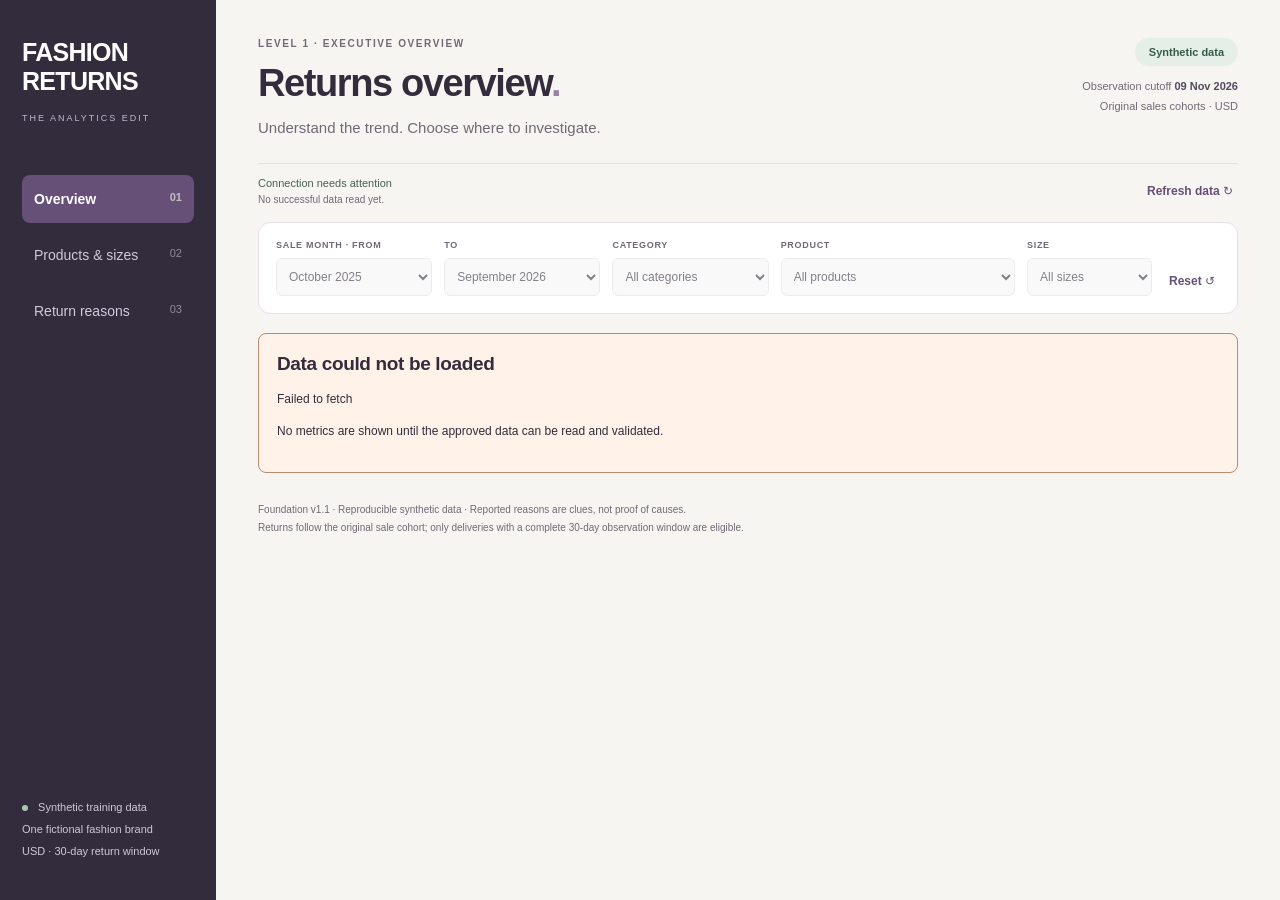
==== fashion-returns/index.html @ 0bc4371b "Build Fashion Returns overview with live Supabase aggregates" ====
<!doctype html>
<html lang="en"><head><meta charset="UTF-8"><meta name="viewport" content="width=device-width,initial-scale=1"><meta name="theme-color" content="#332c3c"><title>Fashion Returns · Analytics</title><link rel="stylesheet" href="styles.css"><script src="config.js"></script><script type="module" src="app.js"></script></head>
<body><a class="skip" href="#main">Skip to content</a>
<aside class="sidebar"><a class="brand" href="#overview">FASHION<br> RETURNS<span>THE ANALYTICS EDIT</span></a><nav aria-label="Main navigation"><button data-view="overview" class="active">Overview <span>01</span></button><button data-view="products">Products & sizes <span>02</span></button><button data-view="reasons">Return reasons <span>03</span></button></nav><div class="sidebar-note"><span class="dot"></span> Synthetic training data<br>One fictional fashion brand<br>USD · 30-day return window</div></aside>
<main id="main"><header><div><p class="eyebrow" id="level-label">LEVEL 1 · EXECUTIVE OVERVIEW</p><h1 id="page-title">Returns overview<span>.</span></h1><p class="subtitle" id="page-subtitle">Understand the trend. Choose where to investigate.</p></div><div class="source-label"><span class="badge">Synthetic data</span><p>Observation cutoff <strong>09 Nov 2026</strong><br>Original sales cohorts · USD</p></div></header>
<section class="connection" aria-label="Data status"><div><span id="source-status">Connecting to data…</span><small id="freshness"></small></div><button id="reload" class="text-button">Refresh data ↻</button></section>
<div id="notice" role="status" aria-live="polite" hidden></div>
<form id="filters" class="filters" aria-label="Sales cohort filters"><div><label for="start">SALE MONTH · FROM</label><select id="start"></select></div><div><label for="end">TO</label><select id="end"></select></div><div><label for="category">CATEGORY</label><select id="category"><option value="">All categories</option></select></div><div><label for="product">PRODUCT</label><select id="product"><option value="">All products</option></select></div><div><label for="size">SIZE</label><select id="size"><option value="">All sizes</option></select></div><button id="reset" type="button" class="text-button">Reset ↺</button></form>
<p class="context" id="context"></p>
<div id="content" aria-busy="true"><p class="loading">Loading the approved data foundation…</p></div>
<footer>Foundation v1.1 · Reproducible synthetic data · Reported reasons are clues, not proof of causes.<br>Returns follow the original sale cohort; only deliveries with a complete 30-day observation window are eligible.</footer></main>
<dialog id="metric-dialog"><form method="dialog"><button aria-label="Close metric definition" class="close">×</button></form><h2 id="metric-title"></h2><p id="metric-definition"></p></dialog>
</body></html>
---- fashion-returns/styles.css ----
:root{font-family:Arial,Helvetica,sans-serif;color:#332c3c;background:#f7f5f2;font-synthesis:none;--plum:#665078;--muted:#716977;--border:#e4dfe6;--sage:#e6eee8;--warm:#a9775b}*{box-sizing:border-box}body{margin:0}button,select{font:inherit}button,a,select{touch-action:manipulation}button{cursor:pointer}button:disabled,select:disabled{cursor:wait;opacity:.6}button:focus-visible,a:focus-visible,select:focus-visible{outline:3px solid #9274aa;outline-offset:4px}a{color:var(--plum)}.skip{position:absolute;top:-100px;left:15px;background:white;padding:15px;z-index:5}.skip:focus{top:15px}.sidebar{background:#332c3c;color:#eee9ef;position:fixed;inset:0 auto 0 0;width:216px;padding:38px 22px;display:flex;flex-direction:column}.brand{font-size:25px;font-weight:800;line-height:1.15;letter-spacing:-.7px;text-decoration:none;color:white}.brand span{display:block;font-size:9px;letter-spacing:2px;font-weight:400;margin-top:17px;color:#c4b8cf}.sidebar nav{display:grid;gap:8px;margin-top:52px}.sidebar nav button{border:0;background:transparent;text-align:left;color:#d3c8db;padding:16px 12px;border-radius:8px;font-size:14px;display:flex;justify-content:space-between;gap:7px}.sidebar nav button span{font-size:11px;opacity:.6}.sidebar nav button.active{background:#665078;color:white;font-weight:700}.sidebar nav button:hover{background:#594765;color:white}.sidebar-note{margin-top:auto;font-size:11px;line-height:2;color:#d0c6d6}.dot{display:inline-block;width:6px;height:6px;border-radius:50%;background:#adc5b3;margin-right:7px}main{margin-left:216px;padding:38px 42px 24px;max-width:1736px}header{display:flex;justify-content:space-between;gap:20px;margin-bottom:24px}.eyebrow{font-size:10px;letter-spacing:1.6px;font-weight:700;color:var(--muted);margin:0 0 14px}h1{font-size:38px;letter-spacing:-1.4px;line-height:1.1;margin:0 0 12px}h1 span{color:#987fa9}.subtitle{color:var(--muted);font-size:15px;margin:0;line-height:1.5}.source-label{text-align:right;min-width:220px}.badge{border-radius:30px;background:var(--sage);color:#355d46;padding:8px 14px;display:inline-block;font-size:11px;font-weight:700}.source-label p{font-size:11px;color:var(--muted);line-height:1.8;margin-bottom:0}.source-label strong{font-weight:600;color:#55495e}.connection{display:flex;justify-content:space-between;align-items:center;border-top:1px solid var(--border);padding:12px 0 16px;gap:16px}.connection div{font-size:11px;color:#45614f}.connection small{display:block;color:var(--muted);font-size:10px;margin-top:5px}.text-button{background:none;border:0;color:var(--plum);font-size:12px;font-weight:700;padding:8px 5px;white-space:nowrap}.filters{background:white;border:1px solid var(--border);border-radius:12px;padding:17px;display:grid;grid-template-columns:1fr 1fr 1fr 1.5fr .8fr auto;gap:12px;align-items:end}.filters label{display:block;font-size:9px;letter-spacing:.7px;font-weight:700;color:var(--muted);margin-bottom:8px}.filters select{width:100%;min-width:0;background:#f8f6f8;border:1px solid var(--border);color:#332c3c;border-radius:6px;padding:10px 8px;font-size:12px}.context{font-size:11px;color:var(--muted);margin:12px 0 19px;line-height:1.6}.kpis{display:grid;grid-template-columns:repeat(4,minmax(0,1fr));gap:16px;margin-bottom:24px}.card{background:white;border:1px solid var(--border);border-radius:12px;padding:22px}.kpi{padding:20px;display:flex;flex-direction:column;min-height:176px}.kpi.primary{background:#efe9f4}.kpi-label{font-size:12px;font-weight:700;display:flex;justify-content:space-between;align-items:center;gap:5px}.help{border:1px solid #bdb2c6;background:transparent;border-radius:50%;height:19px;min-width:19px;line-height:16px;padding:0;color:var(--plum);font-size:11px}.kpi-value{font-size:34px;letter-spacing:-1.2px;font-weight:700;margin-top:14px;font-variant-numeric:tabular-nums;white-space:nowrap}.kpi-value.money{font-size:27px;letter-spacing:-.9px}.kpi-note{font-size:10px;color:var(--muted);line-height:1.6;margin:8px 0 12px}.kpi-link{padding:0;background:transparent;border:0;color:var(--plum);font-size:10px;font-weight:700;text-align:left;margin-top:auto}.charts{display:grid;grid-template-columns:minmax(0,1.5fr) minmax(0,1fr);gap:20px;margin-bottom:22px}h2{font-size:19px;line-height:1.3;letter-spacing:-.35px;margin:0 0 7px}.chart-sub{font-size:11px;color:var(--muted);line-height:1.6;margin:0}.chart-card{padding:22px;min-width:0;display:flex;flex-direction:column}.trend{width:100%;height:auto;display:block;margin:20px 0 5px;overflow:visible}.trend .point{cursor:pointer}.trend .point circle{fill:#665078;stroke:white;stroke-width:2}.trend .point:hover circle,.trend .point:focus circle{fill:#a9775b;r:7}.trend .point:focus{outline:none}.comparison{background:#f5f1f7;border-radius:8px;padding:13px 14px;margin-top:auto;font-size:11px;color:#574061;line-height:1.6}.comparison strong{font-weight:700}.comparison small{display:block;color:var(--muted);font-size:10px;margin-top:3px}.chart-detail{font-size:10px;color:var(--muted);margin:8px 0 0;min-height:16px;line-height:1.5}.category-list{margin:29px 0 16px;display:grid;gap:22px}.category-row{display:block;width:100%;background:none;border:0;text-align:left;color:inherit;padding:0}.category-header{display:flex;justify-content:space-between;font-size:12px;font-weight:700;margin-bottom:10px;gap:12px}.track{display:block;position:relative;background:#f0edf3;border-radius:5px;height:15px;overflow:visible}.bar{height:100%;background:#665078;display:block;border-radius:5px}.category-row:first-child .bar{background:#a9775b}.reference{position:absolute;top:-5px;bottom:-5px;border-left:1px dashed #716977;z-index:1}.category-row small{display:block;font-size:10px;color:var(--muted);margin-top:9px}.category-row:hover .category-header{color:#8a5ca2}.category-axis{display:flex;justify-content:space-between;color:var(--muted);font-size:9px;margin-top:5px}.legend{font-size:10px;color:var(--muted);line-height:1.7;margin-top:auto}.legend span{display:inline-block;width:18px;border-top:1px dashed #716977;margin-right:6px;vertical-align:middle}.chart-action{border:0;background:transparent;color:var(--plum);font-size:10px;font-weight:700;padding:7px 0 0;text-align:left}.actions{display:grid;grid-template-columns:1fr 1fr;gap:20px}.actions h2{font-size:17px}.actions p{font-size:11px;color:var(--muted);line-height:1.6;margin:10px 0 16px}.button{background:#665078;border:0;border-radius:6px;color:white;font-size:11px;font-weight:700;padding:11px 15px;text-decoration:none;display:inline-block}.button.secondary{background:#efe9f4;color:#665078}.breadcrumb{font-size:12px;color:var(--plum);margin-bottom:18px}.breadcrumb button{border:0;background:transparent;color:var(--plum);padding:0}.diagnostic-note{font-size:12px;line-height:1.7;color:var(--muted);margin:0 0 20px}.table-scroll{overflow:auto}table{border-collapse:collapse;width:100%;font-size:12px}th,td{text-align:left;padding:14px 12px;border-bottom:1px solid var(--border);white-space:nowrap}th{font-size:10px;color:var(--muted)}td.number{text-align:right;font-variant-numeric:tabular-nums}.empty,.loading{padding:42px;text-align:center;color:var(--muted);line-height:1.7}.empty h2{color:#332c3c}.error{padding:18px;border:1px solid #bb8b71;border-radius:8px;background:#fff3e9;font-size:12px;line-height:1.7;margin-bottom:16px}#notice{padding:13px 16px;border-radius:8px;background:#fff3e9;color:#704d36;font-size:12px;line-height:1.7;margin-bottom:16px}footer{font-size:10px;color:var(--muted);line-height:1.8;margin-top:28px}dialog{border:1px solid var(--border);border-radius:12px;max-width:510px;padding:30px;color:#332c3c;background:white}dialog::backdrop{background:#332c3c77}dialog p{font-size:15px;line-height:1.8}dialog .close{position:absolute;right:15px;top:10px;border:0;background:none;font-size:26px;color:#665078}dialog h2{padding-right:25px}
@media(min-width:1500px){.kpi-value{font-size:40px}.kpi-value.money{font-size:32px}.chart-card{padding:25px}.chart-sub{font-size:13px}.category-header{font-size:14px}.category-row small{font-size:12px}.category-list{gap:25px}.charts{grid-template-columns:1.4fr 1fr}.comparison{font-size:13px}}
@media(max-width:1150px){main{padding:28px 24px}.sidebar{width:186px;padding:30px 18px}main{margin-left:186px}.filters{grid-template-columns:1fr 1fr 1fr}.kpis{gap:10px}.kpi{padding:15px}.kpi-value{font-size:29px}.kpi-value.money{font-size:22px}.charts{grid-template-columns:1.25fr 1fr;gap:14px}.chart-card{padding:18px}h2{font-size:17px}}
@media(max-width:850px){.sidebar{position:static;width:auto;padding:20px 22px;display:block}.brand{font-size:18px;display:block}.brand br{display:none}.brand span,.sidebar-note{display:none}.sidebar nav{display:flex;margin:17px -5px -5px;gap:5px}.sidebar nav button{padding:11px 13px;font-size:12px}.sidebar nav button span{display:none}main{margin-left:0;padding:25px 20px}.charts{grid-template-columns:1.4fr 1fr}.source-label{min-width:170px}h1{font-size:32px}}
@media(max-width:650px){main{padding:24px 16px}header{display:block;margin-bottom:20px}.source-label{text-align:left;display:flex;align-items:center;gap:14px;margin-top:18px}.source-label p{font-size:10px;margin:0}.badge{font-size:10px;white-space:nowrap}.eyebrow{font-size:9px}.subtitle{font-size:13px}.connection{align-items:flex-start}.connection div{font-size:10px;line-height:1.6}.connection small{font-size:9px}.text-button{font-size:11px}.filters{grid-template-columns:1fr 1fr;padding:14px;gap:14px 10px}.filters div:nth-child(4){grid-column:1/-1;grid-row:3}.filters div:nth-child(5){grid-column:2;grid-row:2}.filters button{grid-column:1/-1;text-align:right}.filters select{font-size:13px;padding:11px 8px}.kpis{grid-template-columns:1fr 1fr;gap:10px;margin-bottom:16px}.kpi{min-height:177px;padding:15px 12px}.kpi-label{font-size:11px}.kpi-value{font-size:31px}.kpi-value.money{font-size:22px}.kpi-note{font-size:10px}.kpi-link{font-size:10px;line-height:1.5}.charts,.actions{grid-template-columns:1fr;gap:16px}.chart-card{padding:19px 17px}.chart-sub{font-size:11px}.category-list{gap:24px;margin-top:24px}.category-header{font-size:13px}.category-row small{font-size:11px}.legend{margin-top:12px}.comparison{font-size:11px}.actions .card{padding:20px}.context{font-size:10px}.connection button{font-size:10px}footer{font-size:9px}h2{font-size:18px}.sidebar nav{justify-content:space-between}.sidebar nav button{padding:11px 10px}.trend{margin-top:14px}.category-axis{font-size:10px}dialog{max-width:calc(100% - 30px)}}
@media(prefers-reduced-motion:no-preference){button,.bar{transition:background-color .15s ease}.card{animation:appear .25s ease} @keyframes appear{from{opacity:.4}to{opacity:1}}}

/* Selected critique improvement: make monthly comparison and denominators scannable. */
.comparison{border-left:3px solid #80668f;padding:15px 16px}
.comparison-title{font-size:9px;font-weight:700;letter-spacing:1px;margin:0 0 13px;color:#665078}
.comparison-grid{display:grid;grid-template-columns:1fr 1fr 1fr;gap:12px}
.comparison-grid span{display:block;font-size:10px;color:#716977;margin-bottom:6px;line-height:1.5}
.comparison-grid strong{display:block;font-size:23px;font-weight:700;letter-spacing:-.6px;white-space:nowrap}
.comparison-grid em{font-style:normal;font-size:12px;letter-spacing:0}
.comparison-grid small{font-size:9px;line-height:1.6}
.comparison-basis{font-size:9px;line-height:1.7;color:#716977;margin:12px 0 0;border-top:1px solid #e4dfe6;padding-top:9px}
@media(max-width:1150px){.comparison-grid strong{font-size:19px}.comparison{padding:13px 12px}.comparison-grid{gap:9px}.comparison-grid span{font-size:9px}}
@media(max-width:650px){.comparison-grid strong{font-size:22px}.comparison-grid span{font-size:9px}.comparison-grid{gap:8px}.comparison-basis{font-size:9px}}

.monthly-data{font-size:11px;color:#665078;margin-top:8px}.monthly-data summary{cursor:pointer;padding:7px 0}.monthly-data table{font-size:11px}.monthly-data th,.monthly-data td{padding:10px 8px}
@media(max-width:650px){.trend text{font-size:16px}.trend .month-tick{display:none}.trend .month-0,.trend .month-3,.trend .month-6,.trend .month-9,.trend .month-11{display:block}.trend .year-tick{font-size:14px}}
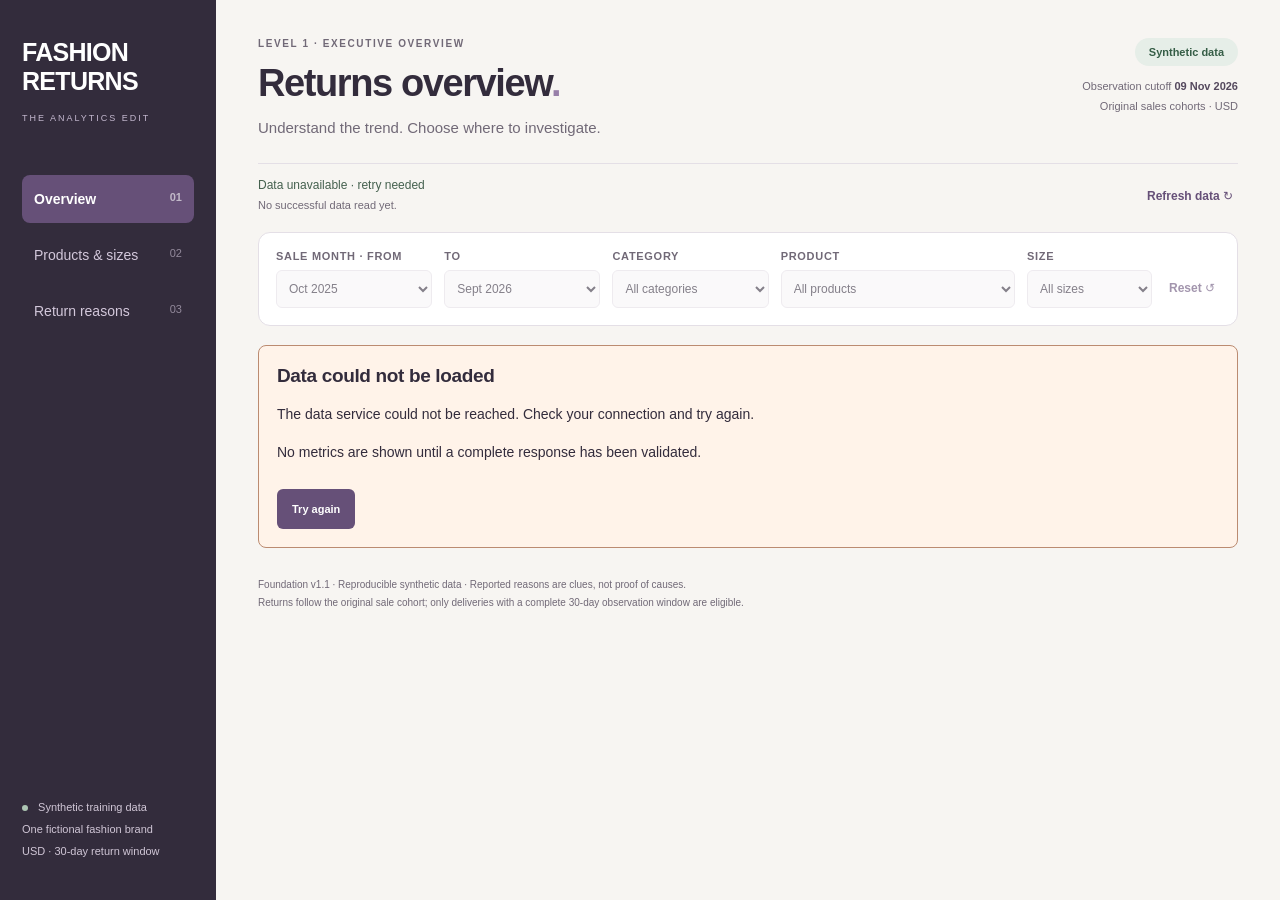
==== commit c166a0ce: "Polish mobile readability, keyboard focus and loading/error recovery" ====
--- a/fashion-returns/index.html
+++ b/fashion-returns/index.html
@@ -2,12 +2,12 @@
 <html lang="en"><head><meta charset="UTF-8"><meta name="viewport" content="width=device-width,initial-scale=1"><meta name="theme-color" content="#332c3c"><title>Fashion Returns · Analytics</title><link rel="stylesheet" href="styles.css"><script src="config.js"></script><script type="module" src="app.js"></script></head>
 <body><a class="skip" href="#main">Skip to content</a>
 <aside class="sidebar"><a class="brand" href="#overview">FASHION<br> RETURNS<span>THE ANALYTICS EDIT</span></a><nav aria-label="Main navigation"><button data-view="overview" class="active">Overview <span>01</span></button><button data-view="products">Products & sizes <span>02</span></button><button data-view="reasons">Return reasons <span>03</span></button></nav><div class="sidebar-note"><span class="dot"></span> Synthetic training data<br>One fictional fashion brand<br>USD · 30-day return window</div></aside>
-<main id="main"><header><div><p class="eyebrow" id="level-label">LEVEL 1 · EXECUTIVE OVERVIEW</p><h1 id="page-title">Returns overview<span>.</span></h1><p class="subtitle" id="page-subtitle">Understand the trend. Choose where to investigate.</p></div><div class="source-label"><span class="badge">Synthetic data</span><p>Observation cutoff <strong>09 Nov 2026</strong><br>Original sales cohorts · USD</p></div></header>
-<section class="connection" aria-label="Data status"><div><span id="source-status">Connecting to data…</span><small id="freshness"></small></div><button id="reload" class="text-button">Refresh data ↻</button></section>
+<main id="main" tabindex="-1"><header><div><p class="eyebrow" id="level-label">LEVEL 1 · EXECUTIVE OVERVIEW</p><h1 id="page-title" tabindex="-1">Returns overview<span>.</span></h1><p class="subtitle" id="page-subtitle">Understand the trend. Choose where to investigate.</p></div><div class="source-label"><span class="badge">Synthetic data</span><p>Observation cutoff <strong>09 Nov 2026</strong><br>Original sales cohorts · USD</p></div></header>
+<section class="connection" aria-label="Data status"><div><span id="source-status" role="status" aria-live="polite" aria-atomic="true">Connecting to data…</span><small id="freshness"></small></div><button id="reload" class="text-button">Refresh data ↻</button></section>
 <div id="notice" role="status" aria-live="polite" hidden></div>
 <form id="filters" class="filters" aria-label="Sales cohort filters"><div><label for="start">SALE MONTH · FROM</label><select id="start"></select></div><div><label for="end">TO</label><select id="end"></select></div><div><label for="category">CATEGORY</label><select id="category"><option value="">All categories</option></select></div><div><label for="product">PRODUCT</label><select id="product"><option value="">All products</option></select></div><div><label for="size">SIZE</label><select id="size"><option value="">All sizes</option></select></div><button id="reset" type="button" class="text-button">Reset ↺</button></form>
-<p class="context" id="context"></p>
-<div id="content" aria-busy="true"><p class="loading">Loading the approved data foundation…</p></div>
+<p class="context" id="context" role="status" aria-live="polite"></p>
+<div id="content" aria-busy="true"><p class="loading" role="status">Loading the approved data foundation…</p></div>
 <footer>Foundation v1.1 · Reproducible synthetic data · Reported reasons are clues, not proof of causes.<br>Returns follow the original sale cohort; only deliveries with a complete 30-day observation window are eligible.</footer></main>
-<dialog id="metric-dialog"><form method="dialog"><button aria-label="Close metric definition" class="close">×</button></form><h2 id="metric-title"></h2><p id="metric-definition"></p></dialog>
+<dialog id="metric-dialog" aria-labelledby="metric-title" aria-describedby="metric-definition"><form method="dialog"><button aria-label="Close metric definition" class="close">×</button></form><h2 id="metric-title"></h2><p id="metric-definition"></p></dialog>
 </body></html>
--- a/fashion-returns/styles.css
+++ b/fashion-returns/styles.css
@@ -19,3 +19,48 @@
 
 .monthly-data{font-size:11px;color:#665078;margin-top:8px}.monthly-data summary{cursor:pointer;padding:7px 0}.monthly-data table{font-size:11px}.monthly-data th,.monthly-data td{padding:10px 8px}
 @media(max-width:650px){.trend text{font-size:16px}.trend .month-tick{display:none}.trend .month-0,.trend .month-3,.trend .month-6,.trend .month-9,.trend .month-11{display:block}.trend .year-tick{font-size:14px}}
+
+/* Block02 Exercise04: observed readability, keyboard focus and feedback fixes. */
+.help{min-width:32px;width:32px;height:32px;font-size:14px;line-height:28px;flex-shrink:0}
+.kpi-label{line-height:1.5;min-height:38px}
+.filters label{font-size:11px}.kpi-note,.chart-sub,.chart-detail,.legend,.category-row small,.context{font-size:12px}
+.connection small{font-size:11px;line-height:1.6}.connection div{font-size:12px}
+.comparison-title{font-size:11px}.comparison-grid span,.comparison-grid small,.comparison-basis{font-size:11px}
+.kpi-link,.chart-action{font-size:12px;line-height:1.6;min-height:32px}.text-button{min-height:40px}
+.chart-summary{font-size:12px;line-height:1.7;color:#716977;margin:10px 0 5px}
+.monthly-data{font-size:13px}.monthly-data summary{padding:12px 0;min-height:44px}.monthly-data table{font-size:13px}
+.monthly-data caption{font-size:12px;text-align:left;line-height:1.7;padding:10px 8px;color:#716977}
+.trend .point .focus-ring{fill:none;stroke:#332c3c;stroke-width:3;opacity:0;pointer-events:none}
+.trend .point:focus .focus-ring{r:11;opacity:1}.trend .point:hover .focus-ring{r:11}
+.trend .point .point-dot{stroke-width:2}
+#page-title:focus-visible{outline:3px solid #665078;outline-offset:7px;border-radius:3px}
+.table-scroll:focus-visible,summary:focus-visible{outline:3px solid #665078;outline-offset:4px;border-radius:3px}
+.error .button{margin-top:10px}.error{font-size:14px}.loading{font-size:15px;line-height:1.8}
+@media(max-width:650px){
+  .filters label{font-size:11px}.filters select{font-size:14px;min-height:44px}
+  .sidebar nav button{font-size:12px;min-height:44px}.connection small{font-size:11px}
+  .connection div,.connection button{font-size:12px}.context{font-size:12px}
+  .source-label p,.badge{font-size:11px}.kpi-label{font-size:12px}
+  .kpi{min-height:225px}.kpi-value{font-size:30px}.kpi-value.money{font-size:22px}
+  .kpi-note{font-size:12px}.kpi-link{font-size:11px}.chart-sub,.chart-detail,.legend,.chart-summary{font-size:12px}
+  .trend text{font-size:22px}.trend .year-tick{font-size:20px}.trend .last-month{display:block}
+  .category-row small{font-size:12px}.category-axis{font-size:11px}.comparison-grid strong{font-size:22px}
+  .comparison-grid span,.comparison-grid small,.comparison-basis{font-size:11px}
+  .actions p{font-size:13px}.button{font-size:13px;min-height:44px}
+  footer{font-size:11px}.eyebrow{font-size:10px}.monthly-data th{font-size:11px}
+}
+@media(max-width:359px){
+  .kpi-value.money{font-size:19px;letter-spacing:-.7px}.kpi-value{font-size:28px}
+  .kpi-label{font-size:11px;gap:3px}.help{width:28px;min-width:28px;height:28px;line-height:24px}
+  .comparison{padding:12px 10px}.comparison-grid{gap:6px}.comparison-grid strong{font-size:19px}
+  .comparison-grid span,.comparison-grid small{font-size:10px}
+}
+@media(max-width:650px){
+  /* Keep visual order aligned with keyboard order: category, product, size, Reset. */
+  .filters div:nth-child(3),.filters div:nth-child(4){grid-column:1/-1;grid-row:auto}
+  .filters div:nth-child(5){grid-column:1;grid-row:auto}
+  .filters button{grid-column:2;grid-row:auto}
+}
+/* Keep refreshed analytical values immediately readable. */
+.card{animation:none}
+.kpi.primary .kpi-note{color:#655b6e}
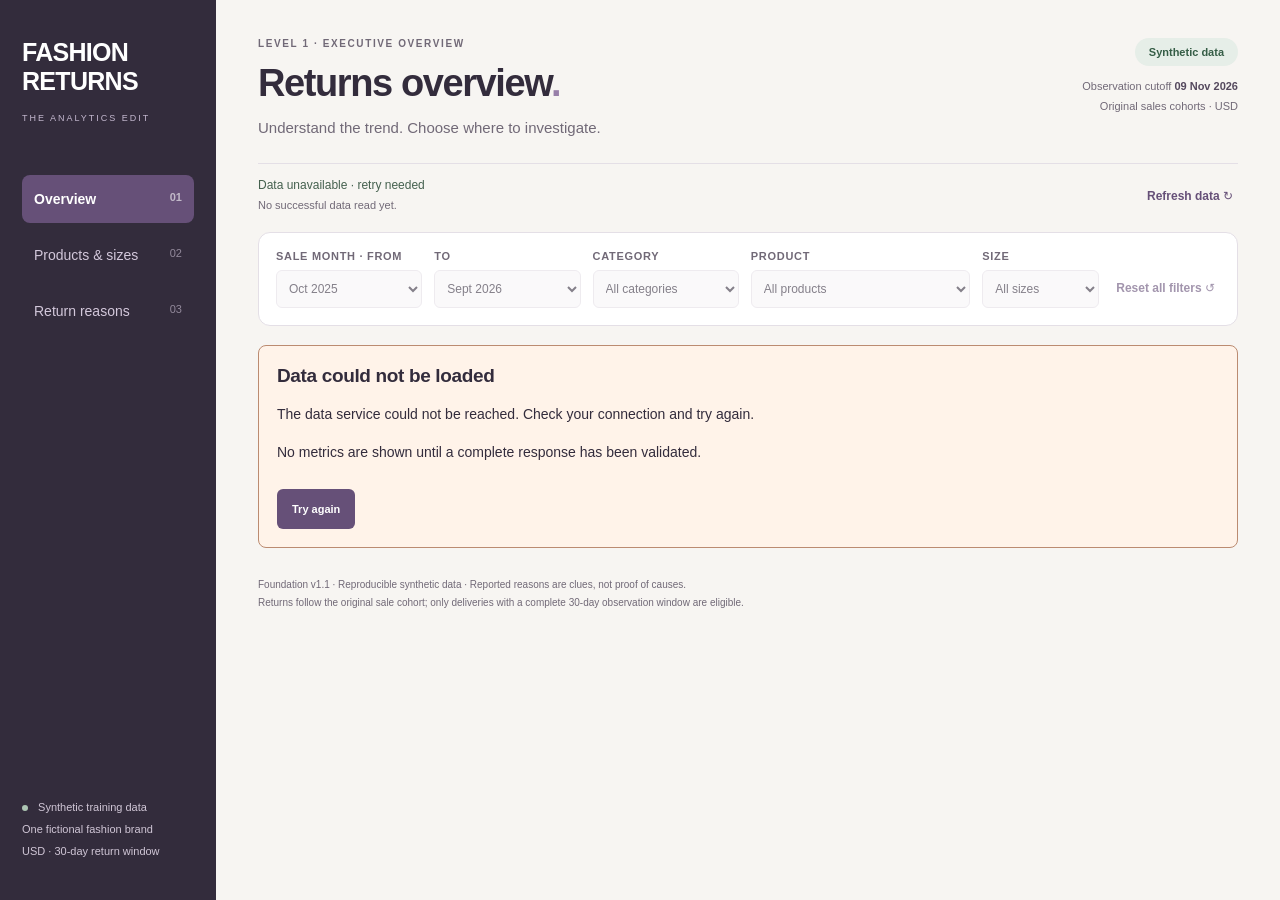
==== commit 4cfecd1e: "Improve comparison discovery and preserve period when clearing an item" ====
--- a/fashion-returns/index.html
+++ b/fashion-returns/index.html
@@ -5,7 +5,7 @@
 <main id="main" tabindex="-1"><header><div><p class="eyebrow" id="level-label">LEVEL 1 · EXECUTIVE OVERVIEW</p><h1 id="page-title" tabindex="-1">Returns overview<span>.</span></h1><p class="subtitle" id="page-subtitle">Understand the trend. Choose where to investigate.</p></div><div class="source-label"><span class="badge">Synthetic data</span><p>Observation cutoff <strong>09 Nov 2026</strong><br>Original sales cohorts · USD</p></div></header>
 <section class="connection" aria-label="Data status"><div><span id="source-status" role="status" aria-live="polite" aria-atomic="true">Connecting to data…</span><small id="freshness"></small></div><button id="reload" class="text-button">Refresh data ↻</button></section>
 <div id="notice" role="status" aria-live="polite" hidden></div>
-<form id="filters" class="filters" aria-label="Sales cohort filters"><div><label for="start">SALE MONTH · FROM</label><select id="start"></select></div><div><label for="end">TO</label><select id="end"></select></div><div><label for="category">CATEGORY</label><select id="category"><option value="">All categories</option></select></div><div><label for="product">PRODUCT</label><select id="product"><option value="">All products</option></select></div><div><label for="size">SIZE</label><select id="size"><option value="">All sizes</option></select></div><button id="reset" type="button" class="text-button">Reset ↺</button></form>
+<form id="filters" class="filters" aria-label="Sales cohort filters"><div><label for="start">SALE MONTH · FROM</label><select id="start"></select></div><div><label for="end">TO</label><select id="end"></select></div><div><label for="category">CATEGORY</label><select id="category"><option value="">All categories</option></select></div><div><label for="product">PRODUCT</label><select id="product"><option value="">All products</option></select></div><div><label for="size">SIZE</label><select id="size"><option value="">All sizes</option></select></div><button id="reset" type="button" class="text-button">Reset all filters ↺</button></form>
 <p class="context" id="context" role="status" aria-live="polite"></p>
 <div id="content" aria-busy="true"><p class="loading" role="status">Loading the approved data foundation…</p></div>
 <footer>Foundation v1.1 · Reproducible synthetic data · Reported reasons are clues, not proof of causes.<br>Returns follow the original sale cohort; only deliveries with a complete 30-day observation window are eligible.</footer></main>
--- a/fashion-returns/styles.css
+++ b/fashion-returns/styles.css
@@ -64,3 +64,19 @@
 /* Keep refreshed analytical values immediately readable. */
 .card{animation:none}
 .kpi.primary .kpi-note{color:#655b6e}
+
+/* Optional comparison mode, independent of primary KPI definitions. */
+.comparison-control{margin-bottom:16px;padding-bottom:14px;border-bottom:1px solid #e4dfe6}
+.comparison-control label{display:block;font-size:11px;font-weight:700;letter-spacing:.7px;color:#665078;margin-bottom:8px}
+.comparison-control select{width:100%;font:inherit;font-size:13px;min-height:44px;padding:9px 12px;border:1px solid #a99ab5;border-radius:6px;background:white;color:#332c3c}
+.comparison-message{font-size:13px;line-height:1.7;margin:8px 0;color:#574061}
+#comparison-result{overflow-wrap:anywhere}
+@media(max-width:359px){.comparison-grid{grid-template-columns:1fr}.comparison-grid>div{padding:5px 0}.comparison-grid strong{font-size:24px}.comparison-grid span,.comparison-grid small{font-size:12px}}
+
+/* Simulated peer review: make the next action and clearing scope explicit. */
+.selection-actions{display:grid;grid-template-columns:minmax(0,1fr) auto auto;gap:16px;align-items:center;padding:17px 20px;background:white;border:1px solid #e4dfe6;border-radius:12px;margin-bottom:20px}
+.selection-actions strong{font-size:13px}.selection-actions p{font-size:12px;line-height:1.6;color:#716977;margin:5px 0 0}
+.selection-actions .button{min-height:44px;font-size:12px;line-height:1.5}
+.selection-actions button:disabled{cursor:default;opacity:.55}
+@media(max-width:1100px){.selection-actions{grid-template-columns:1fr 1fr}.selection-actions>div{grid-column:1/-1}}
+@media(max-width:650px){.selection-actions{grid-template-columns:1fr;padding:16px}.selection-actions>div{grid-column:auto}.selection-actions .button{width:100%;font-size:13px}}
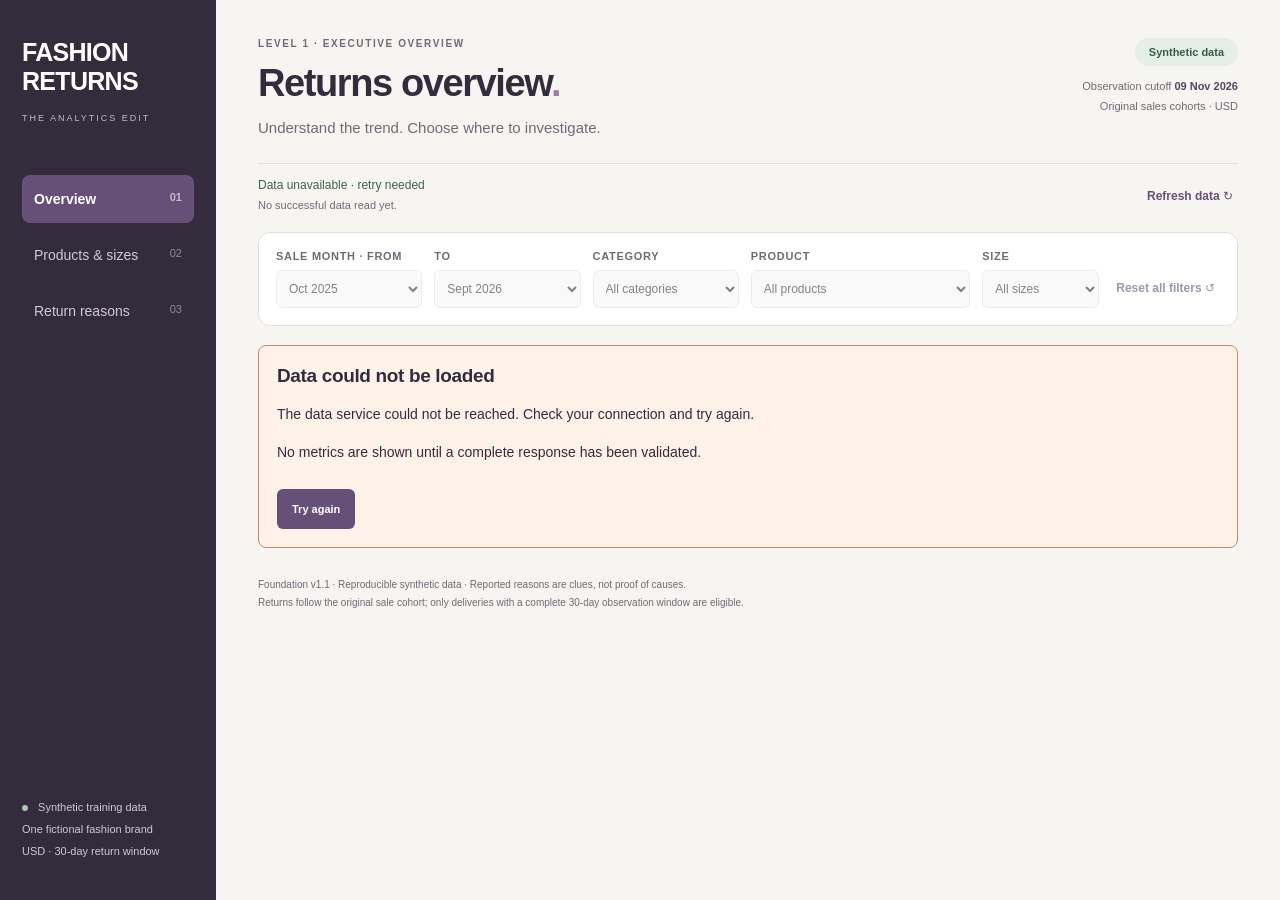
==== commit 062d8ba5: "Add KPI Share finding entry and read-only Resend connection checkpoint" ====
--- a/fashion-returns/index.html
+++ b/fashion-returns/index.html
@@ -1,7 +1,7 @@
 <!doctype html>
 <html lang="en"><head><meta charset="UTF-8"><meta name="viewport" content="width=device-width,initial-scale=1"><meta name="theme-color" content="#332c3c"><title>Fashion Returns · Analytics</title><link rel="stylesheet" href="styles.css"><script src="config.js"></script><script type="module" src="app.js"></script></head>
 <body><a class="skip" href="#main">Skip to content</a>
-<aside class="sidebar"><a class="brand" href="#overview">FASHION<br> RETURNS<span>THE ANALYTICS EDIT</span></a><nav aria-label="Main navigation"><button data-view="overview" class="active">Overview <span>01</span></button><button data-view="products">Products & sizes <span>02</span></button><button data-view="reasons">Return reasons <span>03</span></button></nav><div class="sidebar-note"><span class="dot"></span> Synthetic training data<br>One fictional fashion brand<br>USD · 30-day return window</div></aside>
+<aside class="sidebar"><a class="brand" href="#view=overview" data-view="overview">FASHION<br> RETURNS<span>THE ANALYTICS EDIT</span></a><nav aria-label="Main navigation"><button data-view="overview" class="active">Overview <span>01</span></button><button data-view="products">Products & sizes <span>02</span></button><button data-view="reasons">Return reasons <span>03</span></button></nav><div class="sidebar-note"><span class="dot"></span> Synthetic training data<br>One fictional fashion brand<br>USD · 30-day return window</div></aside>
 <main id="main" tabindex="-1"><header><div><p class="eyebrow" id="level-label">LEVEL 1 · EXECUTIVE OVERVIEW</p><h1 id="page-title" tabindex="-1">Returns overview<span>.</span></h1><p class="subtitle" id="page-subtitle">Understand the trend. Choose where to investigate.</p></div><div class="source-label"><span class="badge">Synthetic data</span><p>Observation cutoff <strong>09 Nov 2026</strong><br>Original sales cohorts · USD</p></div></header>
 <section class="connection" aria-label="Data status"><div><span id="source-status" role="status" aria-live="polite" aria-atomic="true">Connecting to data…</span><small id="freshness"></small></div><button id="reload" class="text-button">Refresh data ↻</button></section>
 <div id="notice" role="status" aria-live="polite" hidden></div>
@@ -10,4 +10,7 @@
 <div id="content" aria-busy="true"><p class="loading" role="status">Loading the approved data foundation…</p></div>
 <footer>Foundation v1.1 · Reproducible synthetic data · Reported reasons are clues, not proof of causes.<br>Returns follow the original sale cohort; only deliveries with a complete 30-day observation window are eligible.</footer></main>
 <dialog id="metric-dialog" aria-labelledby="metric-title" aria-describedby="metric-definition"><form method="dialog"><button aria-label="Close metric definition" class="close">×</button></form><h2 id="metric-title"></h2><p id="metric-definition"></p></dialog>
+
+<dialog id="finding-menu" aria-labelledby="finding-title"><form method="dialog"><button class="close" aria-label="Close KPI actions">×</button></form><h2 id="finding-title"></h2><p id="finding-scope"></p><button class="button" id="share-finding">Share finding</button></dialog>
+<dialog id="email-connection" aria-labelledby="email-title"><form method="dialog"><button class="close" aria-label="Close email connection">×</button></form><h2 id="email-title">Share finding · Email connection</h2><p id="email-context" class="email-scope"></p><p><strong>Checkpoint 1: connect your sender.</strong> This screen can inspect settings and make a read-only Resend check. No email-send action is enabled.</p><p id="email-status" role="status" aria-live="polite"></p><p id="email-recipient"></p><p id="email-checked"></p><div id="lab-phrase-wrap" hidden><label for="lab-phrase">Lab access phrase (not the Resend API key)</label><input id="lab-phrase" type="password" autocomplete="off" maxlength="256"><small>Used for this request only; cleared after checking or closing. Never enter your Resend API key here.</small></div><div class="email-buttons"><button class="button secondary" id="email-refresh-status">Refresh settings status</button><button class="button" id="email-check">Check connection · no email sent</button></div><details><summary>Server settings you enter in Vercel</summary><p>Production settings: RESEND_API_KEY (Full access key, entered only in Vercel); LAB_EMAIL_TO (your Resend account email); LAB_ACCESS_KEY (a random phrase of 32–256 characters). Redeploy after saving. Sender: onboarding@resend.dev. Other recipients require an appropriately verified sending domain.</p><p>Configured settings do not prove permission to send/read an email or actual inbox receipt. Those are checked in later checkpoints.</p></details></dialog>
 </body></html>
--- a/fashion-returns/styles.css
+++ b/fashion-returns/styles.css
@@ -80,3 +80,20 @@
 .selection-actions button:disabled{cursor:default;opacity:.55}
 @media(max-width:1100px){.selection-actions{grid-template-columns:1fr 1fr}.selection-actions>div{grid-column:1/-1}}
 @media(max-width:650px){.selection-actions{grid-template-columns:1fr;padding:16px}.selection-actions>div{grid-column:auto}.selection-actions .button{width:100%;font-size:13px}}
+
+/* Block03: paired contribution/rate diagnostics with explicit counts. */
+.diagnostic-section{margin-bottom:22px}.product-ranking{display:grid;gap:8px;margin-top:18px}
+.rank-row{display:grid;grid-template-columns:minmax(120px,1fr) minmax(50px,1.7fr) minmax(140px,1fr);align-items:center;gap:20px;width:100%;border:0;border-bottom:1px solid var(--border);background:white;text-align:left;color:inherit;padding:14px 4px}
+.rank-row:hover{background:#f7f3f9}.rank-name{font-weight:700;font-size:14px}.rank-name small,.rank-values small{display:block;font-size:12px;font-weight:400;margin-top:5px;line-height:1.5;color:#655b6e}.rank-track{background:#f0edf3;height:20px;border-radius:4px}.rank-track>span{display:block;background:#80668f;height:100%;border-radius:4px}.rank-values{font-size:13px;text-align:right}
+.heatmap caption{text-align:left;padding:12px 0;font-size:12px;color:#716977}.heatmap td{padding:6px}.heatmap th{white-space:normal;min-width:110px}.heatmap button{width:100%;min-width:94px;min-height:68px;border:1px solid #c8b8d1;border-radius:5px;color:#332c3c;padding:10px;font-size:14px}.heatmap button small{display:block;margin-top:6px;font-size:12px}.reconcile{display:flex;gap:30px;flex-wrap:wrap;font-size:14px}.reconcile dt{font-size:12px;color:#716977;margin-bottom:8px}.reconcile dd{margin:0;font-weight:700}.evidence-selection p{font-size:13px;line-height:1.7;color:#655b6e}.evidence-selection .button{margin:7px 7px 0 0}
+@media(max-width:650px){.rank-row{grid-template-columns:1fr 1fr;gap:10px}.rank-track{grid-row:2;grid-column:1/-1}.rank-name{font-size:13px}.rank-values{font-size:12px}.rank-values small{font-size:11px}.diagnostic-section{padding:18px}.reconcile{display:grid;gap:15px}}
+
+.reason-legend{display:flex;gap:18px;flex-wrap:wrap;margin:20px 0;font-size:12px}.reason-legend span{display:flex;align-items:center;gap:7px}.reason-legend i{width:12px;height:12px;border-radius:2px}.mix-scroll{overflow:auto}.reason-mix{display:block;width:100%;min-width:700px;margin:10px 0}.mix-segment{cursor:pointer}.mix-segment:focus{outline:none}.mix-segment:focus rect,.mix-segment:hover rect{stroke:#17121b;stroke-width:3}.explanation p{font-size:13px;line-height:1.8}.explanation td,.explanation th{font-size:12px}.explanation caption{text-align:left;font-size:12px;color:#655b6e;padding:15px 0}.explanation .observed{padding:16px;border-left:3px solid #665078;background:#f5f1f7}#reason-evidence:focus{outline:3px solid #665078;outline-offset:4px}
+
+/* Connected journey: explicit scope, readable local context, bounded scroll regions. */
+.journey-scope{font-size:12px;line-height:1.7;padding:14px 18px;background:#efe9f4;border-radius:8px;margin-bottom:20px;color:#574061}.journey-scope p{margin:4px 0}.journey-scope .text-button{white-space:normal;text-align:left}.local-context{padding:14px 18px;background:#e6eee8;border:1px solid #c8d7cd;border-radius:8px;font-size:13px;line-height:1.7;margin:0 0 20px;color:#355d46}.local-context span{display:block}.diagnostic-section,.diagnostic-section details{min-width:0}.mix-scroll:focus-visible{outline:3px solid #665078;outline-offset:3px}.breadcrumb button{min-height:44px;font-size:13px}.table-scroll{max-width:100%}
+@media(max-width:650px){.journey-scope{padding:14px;font-size:12px}.local-context{font-size:12px}.reason-legend{gap:12px}.rank-row,.rank-name,.rank-values{min-width:0}.rank-name{overflow-wrap:anywhere}.evidence-selection .button{max-width:100%;white-space:normal}.sidebar nav button{min-width:0}.explanation table{font-size:12px}.heatmap-scroll::before,.mix-scroll::before{display:block;font-size:12px;color:#655b6e;margin-bottom:10px;content:'Scroll horizontally for all columns →'}.heatmap-scroll:focus-visible,.mix-scroll:focus-visible{outline-offset:0}}
+
+.kpi-finding{display:block;padding:0;border:0;background:transparent;font:inherit;letter-spacing:inherit;color:inherit;text-align:left;max-width:100%}.kpi-finding span{font-size:16px;color:#665078}.kpi-finding:hover{color:#665078}#email-connection{max-width:min(740px,calc(100% - 30px));max-height:90vh;overflow:auto}#email-connection p{font-size:13px;line-height:1.7}.email-scope{padding:12px;background:#efe9f4;border-radius:6px}#email-status{padding:12px;background:#fff3e9;border-left:3px solid #a9775b}.email-buttons{display:flex;flex-wrap:wrap;gap:12px;margin-top:18px}#lab-phrase-wrap label,#lab-phrase-wrap small{display:block;font-size:12px;line-height:1.6}#lab-phrase{box-sizing:border-box;width:100%;padding:12px;margin:8px 0;border:1px solid #a99ab5;border-radius:6px;font:inherit}#email-connection summary{cursor:pointer;margin-top:20px;font-size:13px}#finding-menu{overflow-wrap:anywhere}.kpi-value{white-space:normal}.kpi-finding{white-space:normal}#email-connection input:focus-visible{outline:3px solid #665078;outline-offset:3px}
+
+.kpi-finding::after{content:' ⋯';font-size:16px;color:#665078}
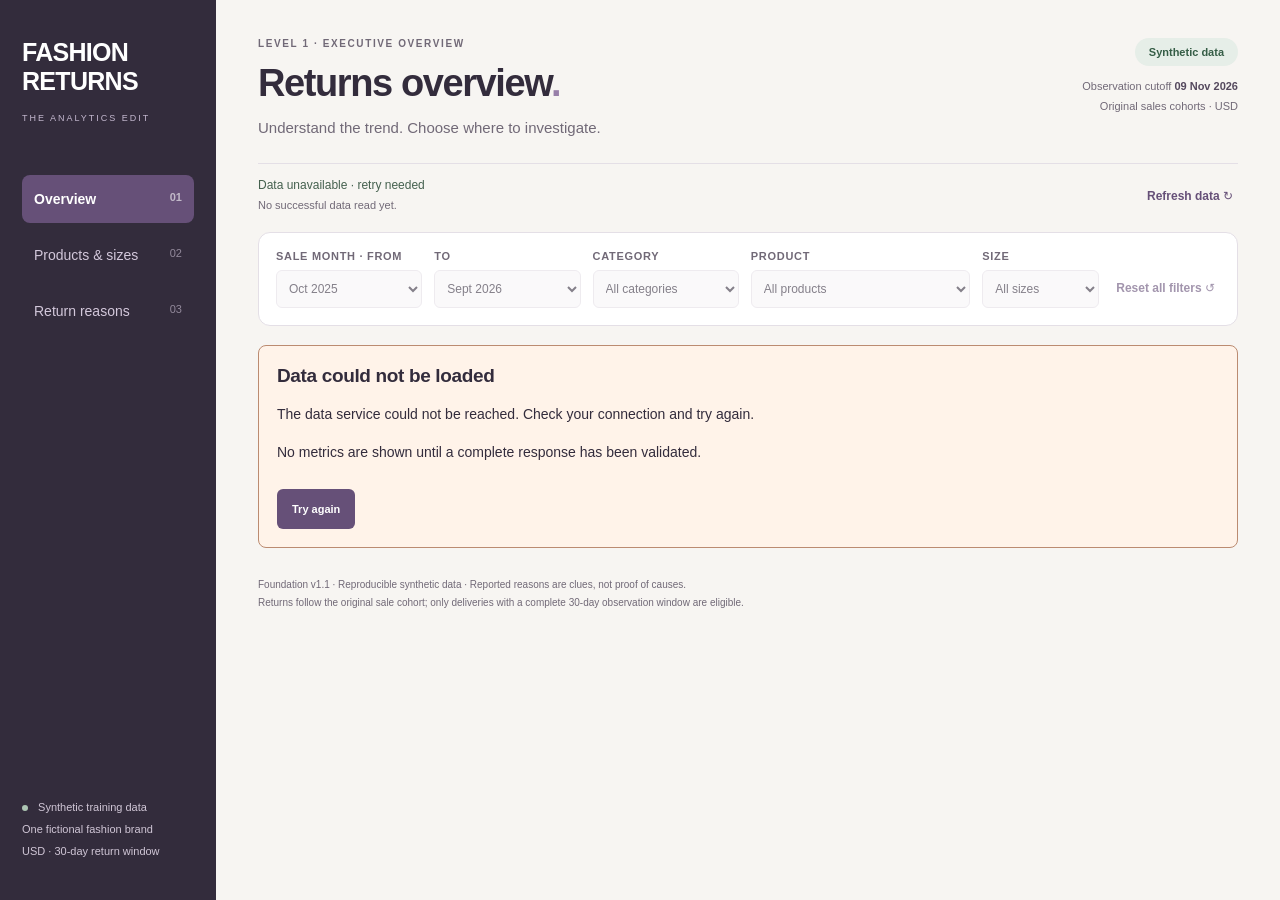
==== commit dc2a9a17: "Add protected record detail and units_sold writeback path (Exercise 2) Co-Authored-By: Claude Opus 5" ====
--- a/fashion-returns/index.html
+++ b/fashion-returns/index.html
@@ -13,4 +13,5 @@
 
 <dialog id="finding-menu" aria-labelledby="finding-title"><form method="dialog"><button class="close" aria-label="Close KPI actions">×</button></form><h2 id="finding-title"></h2><p id="finding-scope"></p><button class="button" id="share-finding">Share finding</button></dialog>
 <dialog id="email-connection" aria-labelledby="email-title"><form method="dialog"><button class="close" aria-label="Close email connection">×</button></form><h2 id="email-title">Share finding · Email connection</h2><p id="email-context" class="email-scope"></p><p><strong>Checkpoint 1: connect your sender.</strong> This screen can inspect settings and make a read-only Resend check. No email-send action is enabled.</p><p id="email-status" role="status" aria-live="polite"></p><p id="email-recipient"></p><p id="email-checked"></p><div id="lab-phrase-wrap" hidden><label for="lab-phrase">Lab access phrase (not the Resend API key)</label><input id="lab-phrase" type="password" autocomplete="off" maxlength="256"><small>Used for this request only; cleared after checking or closing. Never enter your Resend API key here.</small></div><div class="email-buttons"><button class="button secondary" id="email-refresh-status">Refresh settings status</button><button class="button" id="email-check">Check connection · no email sent</button></div><details><summary>Server settings you enter in Vercel</summary><p>Production settings: RESEND_API_KEY (Full access key, entered only in Vercel); LAB_EMAIL_TO (your Resend account email); LAB_ACCESS_KEY (a random phrase of 32–256 characters). Redeploy after saving. Sender: onboarding@resend.dev. Other recipients require an appropriately verified sending domain.</p><p>Configured settings do not prove permission to send/read an email or actual inbox receipt. Those are checked in later checkpoints.</p></details></dialog>
+<dialog id="record-dialog" aria-labelledby="record-title"><form method="dialog"><button class="close" aria-label="Close record detail">×</button></form><h2 id="record-title">Record detail · sales.units_sold</h2><p id="record-scope" class="email-scope"></p><p><strong>Protected read/write path.</strong> The browser never holds a database key. Requests go to this app's server function, which checks your lab access phrase and calls Supabase with a server-only secret key. Data is synthetic.</p><p id="record-status" role="status" aria-live="polite"></p><div class="record-phrase"><label for="record-phrase">Lab access phrase (kept in this tab's memory only; cleared on close)</label><input id="record-phrase" type="password" autocomplete="off" maxlength="256"></div><div class="email-buttons"><button class="button" id="record-load-lines">Read sale lines</button></div><div id="record-lines"></div><div id="record-detail"></div></dialog>
 </body></html>
--- a/fashion-returns/styles.css
+++ b/fashion-returns/styles.css
@@ -97,3 +97,4 @@
 .kpi-finding{display:block;padding:0;border:0;background:transparent;font:inherit;letter-spacing:inherit;color:inherit;text-align:left;max-width:100%}.kpi-finding span{font-size:16px;color:#665078}.kpi-finding:hover{color:#665078}#email-connection{max-width:min(740px,calc(100% - 30px));max-height:90vh;overflow:auto}#email-connection p{font-size:13px;line-height:1.7}.email-scope{padding:12px;background:#efe9f4;border-radius:6px}#email-status{padding:12px;background:#fff3e9;border-left:3px solid #a9775b}.email-buttons{display:flex;flex-wrap:wrap;gap:12px;margin-top:18px}#lab-phrase-wrap label,#lab-phrase-wrap small{display:block;font-size:12px;line-height:1.6}#lab-phrase{box-sizing:border-box;width:100%;padding:12px;margin:8px 0;border:1px solid #a99ab5;border-radius:6px;font:inherit}#email-connection summary{cursor:pointer;margin-top:20px;font-size:13px}#finding-menu{overflow-wrap:anywhere}.kpi-value{white-space:normal}.kpi-finding{white-space:normal}#email-connection input:focus-visible{outline:3px solid #665078;outline-offset:3px}
 
 .kpi-finding::after{content:' ⋯';font-size:16px;color:#665078}
+#record-dialog{max-width:min(860px,calc(100% - 30px));max-height:90vh;overflow:auto}#record-dialog p{font-size:13px;line-height:1.7}#record-status{padding:12px;background:#e6eee8;border-left:3px solid #466e73}.record-phrase label,.record-edit label{display:block;font-size:12px;line-height:1.6;margin-top:10px}#record-phrase,.record-edit input,.record-edit textarea{box-sizing:border-box;width:100%;padding:12px;margin:6px 0;border:1px solid #a99ab5;border-radius:6px;font:inherit}.record-table{width:100%;border-collapse:collapse;font-size:13px;margin-top:12px}.record-table th,.record-table td{text-align:left;padding:8px;border-bottom:1px solid #e4dfe6}.record-table caption{text-align:left;font-size:12px;color:#716977;padding:6px 0}.record-card,.record-review{margin-top:18px;padding:16px;border:1px solid #e4dfe6;border-radius:8px}.record-review{border-color:#665078;background:#faf8fb}.record-card h3,.record-review h3{font-size:15px;margin:0 0 10px}.record-fields{display:grid;grid-template-columns:repeat(auto-fit,minmax(170px,1fr));gap:10px;margin:0}.record-fields dt{font-size:11px;color:#716977;text-transform:uppercase;letter-spacing:.04em}.record-fields dd{margin:2px 0 0;font-size:14px;overflow-wrap:anywhere}.record-value{font-size:28px!important;font-weight:700;color:#665078}.sr-only{position:absolute;width:1px;height:1px;overflow:hidden;clip:rect(0 0 0 0)}#record-dialog :focus-visible{outline:3px solid #665078;outline-offset:3px}
